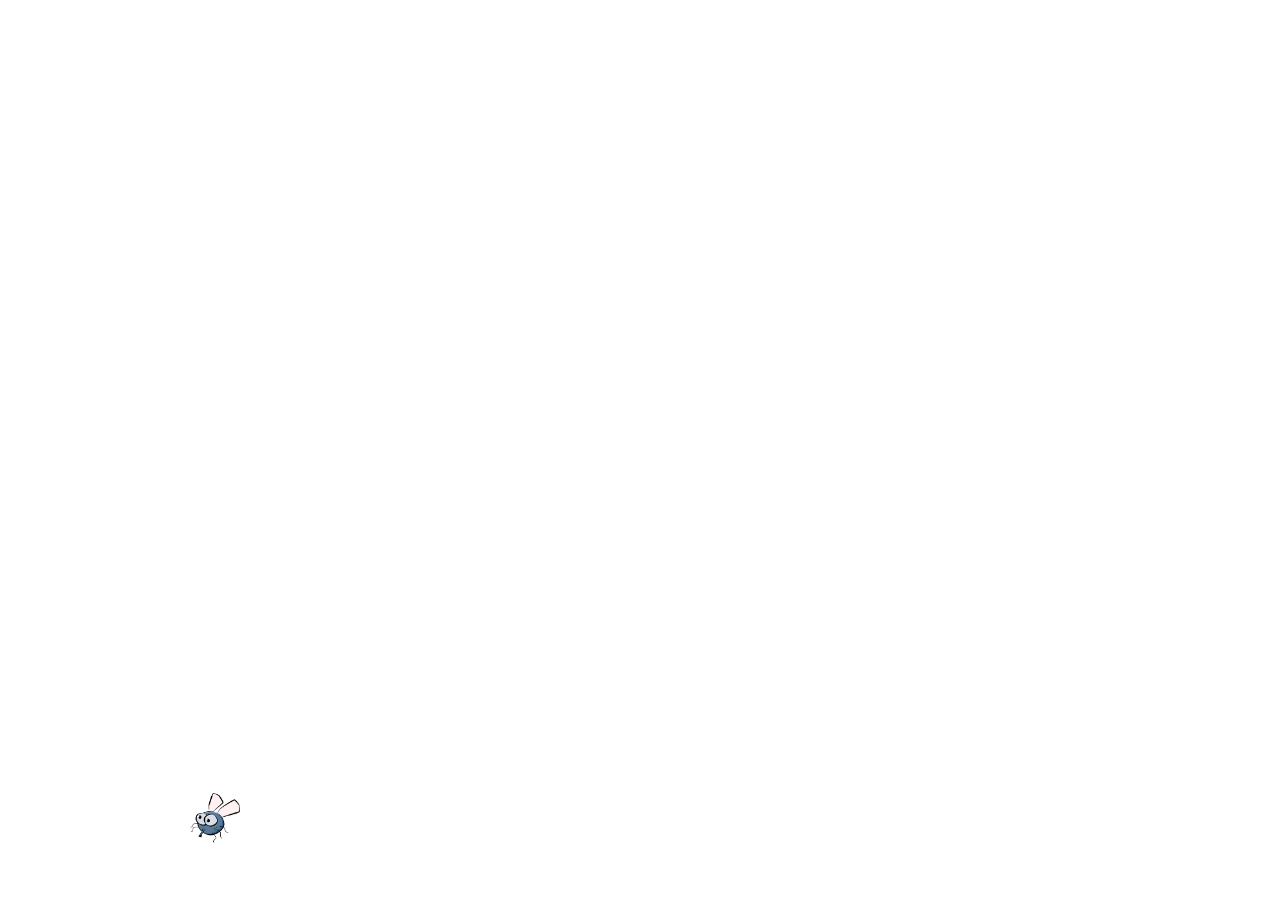
==== app.html @ 78a108b3 "Adicionar Base do jogo e Mosquito" ====
<!DOCTYPE html>
<html>
    <head>
        <title>Mata Mosquito !</title>

        <link rel='stylesheet' href='estilo.css'/>
        <script src='jogo.js'></script>
    </head>

    <body onresize='janela.ajustaTamanho()'>
        <script>
            new Mosquito()
        </script>
    </body>

</html>
---- estilo.css ----
.mosquito1{
    width: 50px;
    height: 50px;
}
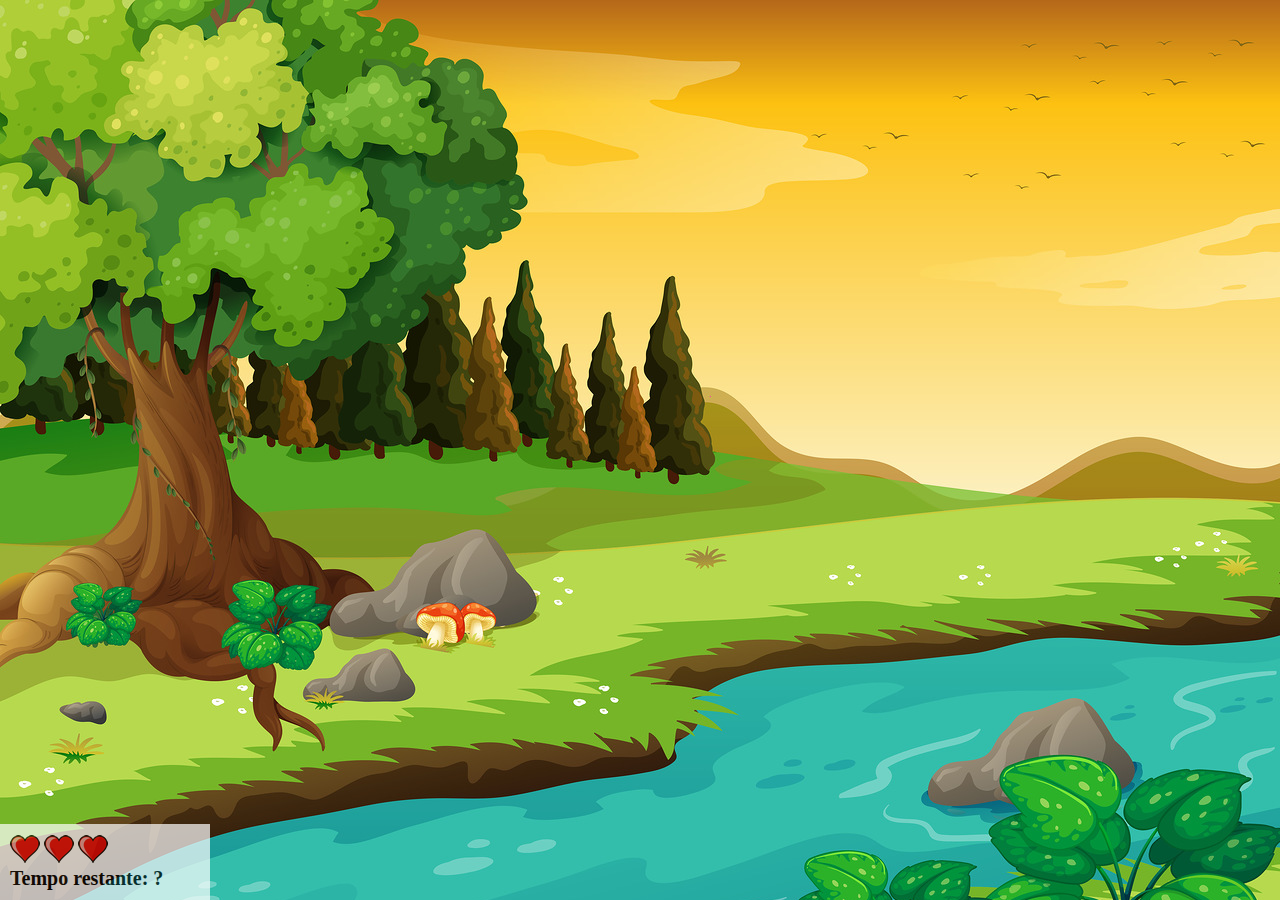
==== commit cc2e8aac: "Criação do fundo e do Game Over" ====
--- a/app.html
+++ b/app.html
@@ -8,8 +8,19 @@
     </head>
 
     <body onresize='janela.ajustaTamanho()'>
-        <script>
-            new Mosquito()
+        <div class='painel'>
+            <div class='vidas'>
+                <img id='v1' src='img/coracao_cheio.png'>
+                <img id='v2' src='img/coracao_cheio.png'>
+                <img id='v3' src='img/coracao_cheio.png'>
+            </div>
+            <div class='cronometro'>
+                Tempo restante: ?
+            </div>
+        </div>
+        <script id='criarMosquito'>
+            setInterval( function (){Mosquito()}, 1000)
+            
         </script>
     </body>
 
--- a/estilo.css
+++ b/estilo.css
@@ -1,4 +1,49 @@
+body {
+    background-image: url('img/bg.jpg');
+    background-repeat: no-repeat;
+    background-size: 100%;
+}
+
+.painel{
+    position: absolute;
+    width: 190px;
+    padding: 10px;
+    bottom: 0px;
+    left: 0px;
+    border-top: solid 1px #fff;
+    background-color: #fff;
+    opacity: 0.7;
+}
+
+.vidas{
+    float: left;
+}
+
+.cronometro{
+    float: left;
+    font-size: 20px;
+    font-weight: bold;
+}
+
 .mosquito1{
     width: 50px;
     height: 50px;
+}
+
+.mosquito2{
+    width: 70px;
+    height: 70px;
+}
+
+.mosquito3{
+    width: 90px;
+    height: 90px;
+}
+
+.ladoA{
+    transform: scaleX(1);
+}
+
+.ladoB{
+    transform: scaleX(-1);
 }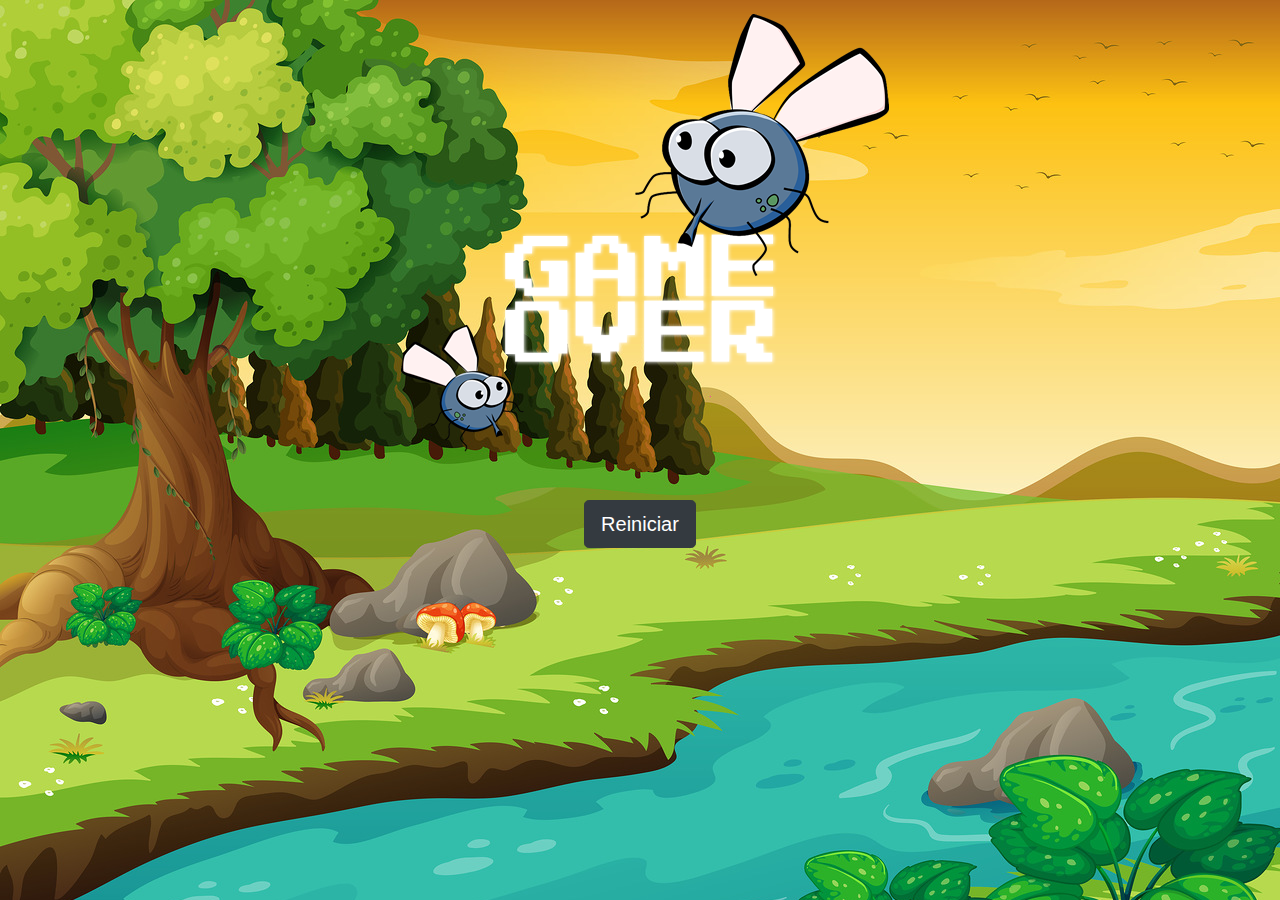
==== commit 4edb9b0f: "Jogo finalizado - Nivel de dificuldade e pag inicial" ====
--- a/app.html
+++ b/app.html
@@ -15,11 +15,13 @@
                 <img id='v3' src='img/coracao_cheio.png'>
             </div>
             <div class='cronometro'>
-                Tempo restante: ?
+                Tempo restante: <span id="cronometro"> </span>
             </div>
         </div>
         <script id='criarMosquito'>
-            setInterval( function (){Mosquito()}, 1000)
+            let tempo = janela.tempoNivel()
+            setCronometro()
+            var criarMosquito = setInterval( function (){Mosquito()}, tempo)
             
         </script>
     </body>
--- a/estilo.css
+++ b/estilo.css
@@ -1,3 +1,8 @@
+html{
+    cursor: url('img/mata_mosca.png') 30 30, auto;
+
+}
+
 body {
     background-image: url('img/bg.jpg');
     background-repeat: no-repeat;
